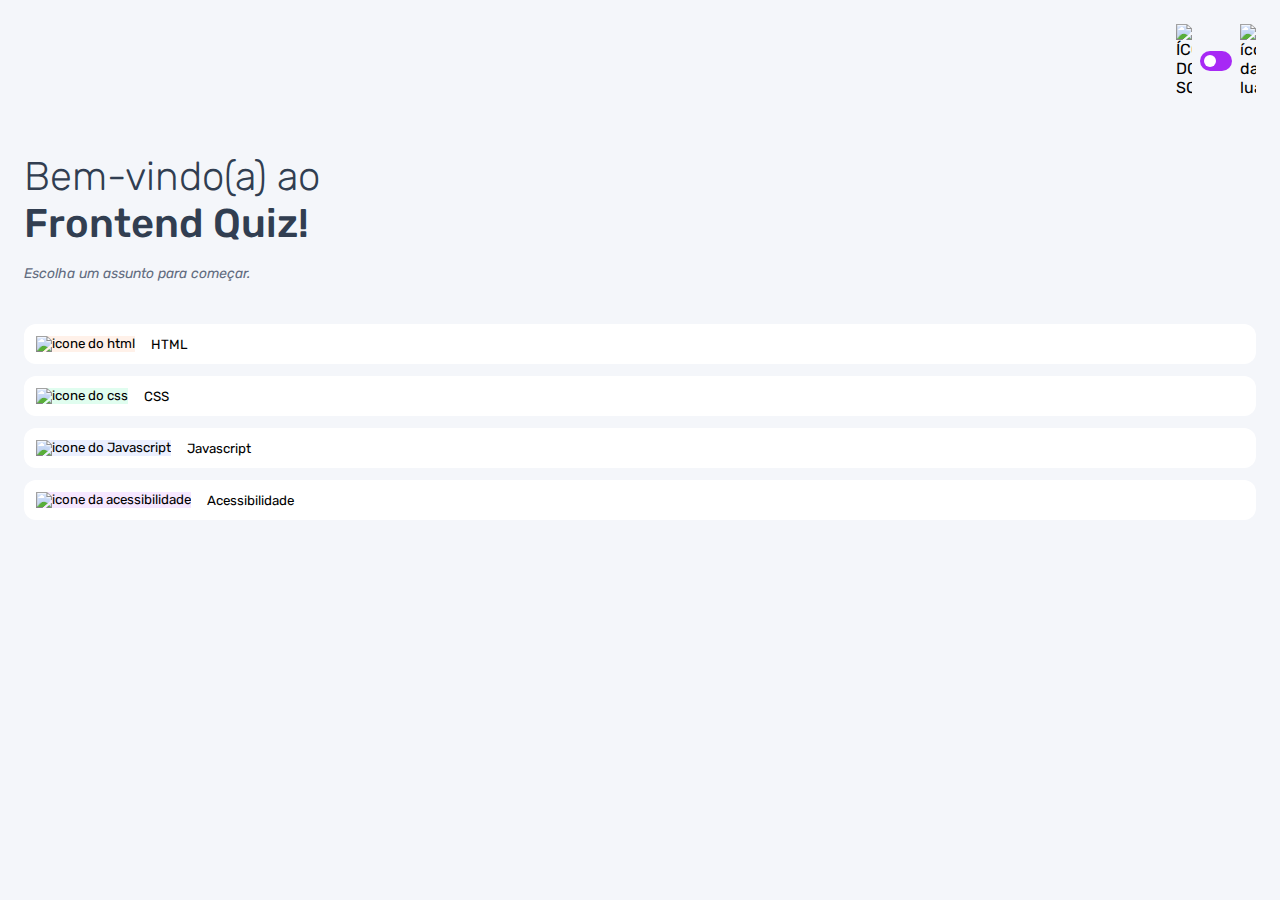
==== index.html @ a4ba6226 "primeira parte da estilização dos botões de assunto" ====
<!DOCTYPE html>
<html lang="pt-BR">
<head>
    <meta charset="UTF-8">
    <meta name="viewport" content="width=device-width, initial-scale=1.0">
    <link rel="preconnect" href="https://fonts.googleapis.com">
    <link rel="preconnect" href="https://fonts.gstatic.com" crossorigin>
    <link href="https://fonts.googleapis.com/css2?family=Rubik:ital,wght@0,300..900;1,300..900&display=swap" rel="stylesheet">
    <link rel="stylesheet" href="style.css">
    <title>quiz App</title>
</head>
<body>
    <header>
        <div class="tema">
            <img src="./assets/images/icon-sun-dark.svg" alt="ÍCONE DO SOL">

            <button>
                <div></div>
            </button>
            <img src="./assets/images/icon-moon-dark.svg" alt="ícone da lua">
        </div>
    </header>


    <main>
        <section class="boas_vindas">
            <h1>Bem-vindo(a) ao <br>
                <strong> Frontend Quiz!</strong>
            </h1>

            <p>Escolha um assunto para começar.</p>
        </section>

        <section class="assuntos">
            <button class="botao_html">
                <div>
                    <img src="./assets/images/icon-html.svg" alt="icone do html">
                </div>
                HTML
            </button>

            <button class="botao_css">
                <div>
                    <img src="./assets/images/icon-css.svg" alt="icone do css">
                </div>
                CSS
            </button>

            <button class="botao_javascript">
                <div>
                    <img src="./assets/images/icon-js.svg" alt="icone do Javascript">
                </div>
                Javascript
            </button>

            <button class="botao_acessibilidade">
                <div>
                    <img src="./assets/images/icon-accessibility.svg" alt="icone da acessibilidade">
                </div>
                Acessibilidade
            </button>


        </section>

    </main>

</body>
</html>
---- style.css ----
*{
    margin: 0;
    padding: 0;
    box-sizing: border-box;
    font-family: "Rubik",sans-serif;
    -webkit-font-smoothing:antialiased;
}

:root{
    --bg-color:#f4f6fa;
    --purple:#a729f5;
    --white:#fff;
    --shadow:0 px 16px 40px 0px rgba(143, 160,193, 0.14);
    --bg-html:#fff1e9;
    --bg-css:#e0fdef;
    --bg-javascript:#ebf0ff;
    --bg-acessibilidade:#f6e7ff;
    --button-bg:#fff;
    --primary-text-color:#313e51;
    --secondary-text-color:#626c7f;
    --bg-mobile:url(./assets/images/pattern-background-mobile-light.svg);
    
}




body{
    height: 100svh;
    background: var(--bg-mobile) var(--bg-color);
    background-repeat: no-repeat;
    background-size: cover;
}

header{
    padding: 16px 24px;
    display: flex;
    justify-content: flex-end;
}

.tema{
    padding: 8px 0;
    display: flex;
    align-items: center;
    gap: 8px;
}

.tema img{
    width: 16px;
}

.tema button{
    height: 20px;
    width: 32px;
    background: var(--purple);
    border: 0;
    border-radius: 999px;
    padding: 4px;
}

.tema button div{
    background:var(--white);
    width: 12px;
    height: 12px;
    border-radius: 999px;
}

main{
    padding: 32px 24px;

}

.boas_vindas{
    margin-bottom: 40px;
}




.boas_vindas h1{
    font-size: 40px;
    font-weight: 300;
    color: var(--primary-text-color);
    margin-bottom: 16px;
}
.boas_vindas h1 strong{
    font-weight: 500;

}

.boas_vindas p{
    color: var(--secondary-text-color);
    font-size: 14px;
    line-height: 150%;
    font-style: italic;
}

.assuntos{
    display: flex;
    flex-direction: column;
    gap: 12px;
}

.assuntos button{
    border: none;
    background: var(--button-bg);
    display: flex;
    align-items: center;
    gap: 16px;
    padding: 12px;
    border-radius: 12px;
    box-shadow: var(--shadow);
}

.botao_html div{
    background: var(--bg-html) ;
}

.botao_css div{
    background: var(--bg-css);
}

.botao_javascript div{
    background: var(--bg-javascript);
}

.botao_acessibilidade div{
    background: var(--bg-acessibilidade);
}
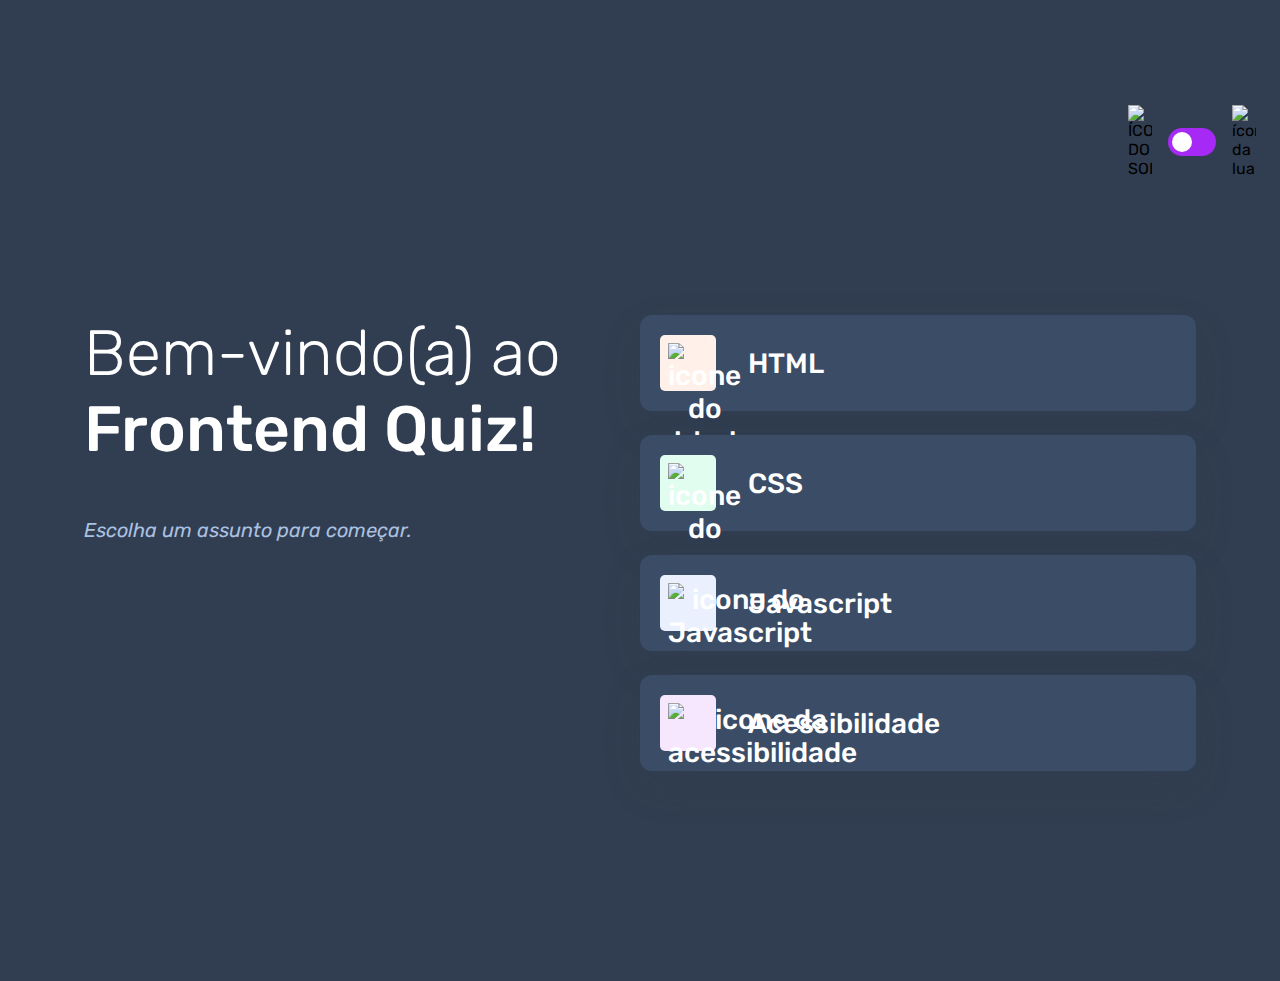
==== commit 1d6939b1: "adaptaçao do tema escuro" ====
--- a/index.html
+++ b/index.html
@@ -9,7 +9,7 @@
     <link rel="stylesheet" href="style.css">
     <title>quiz App</title>
 </head>
-<body>
+<body class="escuro">
     <header>
         <div class="tema">
             <img src="./assets/images/icon-sun-dark.svg" alt="ÍCONE DO SOL">
--- a/style.css
+++ b/style.css
@@ -10,7 +10,7 @@
     --bg-color:#f4f6fa;
     --purple:#a729f5;
     --white:#fff;
-    --shadow:0 px 16px 40px 0px rgba(143, 160,193, 0.14);
+    --shadow:0px 16px 40px 0px rgba(143, 160,193, 0.14);
     --bg-html:#fff1e9;
     --bg-css:#e0fdef;
     --bg-javascript:#ebf0ff;
@@ -19,8 +19,21 @@
     --primary-text-color:#313e51;
     --secondary-text-color:#626c7f;
     --bg-mobile:url(./assets/images/pattern-background-mobile-light.svg);
-    
-}
+    --bg-desktop:url(./assets/images/pattern-background-desktop-light.svg);
+
+}
+
+body.escuro{
+    --bg-color:#313e51;
+    --bg-mobile:url(./assets/images/pattern-background-mobile-dark.svg);
+    --bg-desktop:url(./assets/images/pattern-background-desktop-dark.svg);
+    --primary-text-color:#fff;
+    --secondary-text-color:#abc1e1;
+    --button-bg:#3b4d66;
+    --shadow: 0px 16px 40px 0px rgba(49,62,81,0.14);
+
+}
+
 
 
 
@@ -110,6 +123,20 @@
     padding: 12px;
     border-radius: 12px;
     box-shadow: var(--shadow);
+    font-size:18px ;
+    font-weight: 500;
+    color: var(--primary-text-color);
+}
+
+.assuntos button div{
+    width: 40px;
+    height: 40px;
+    padding: 5px;
+    border-radius: 5px;
+}
+
+.assuntos button img{
+    width: 100%;
 }
 
 .botao_html div{
@@ -126,4 +153,87 @@
 
 .botao_acessibilidade div{
     background: var(--bg-acessibilidade);
+}
+
+
+
+@media(min-width:1100px){
+    body{
+        background: var(--bg-desktop)   var(--bg-color);
+        background-size: cover;
+        background-repeat: no-repeat;
+    }
+
+    header{
+        margin-block: 81px;
+    }
+
+
+    .tema{
+        gap: 16px;
+    }
+
+
+    .tema img{
+        width: 24px;
+    }
+
+
+    .tema button{
+        width: 48px;
+        height: 28px;
+
+    }
+
+    .tema button div{
+        width: 20px;
+        height: 20px;
+
+    }
+
+
+    main{
+        display: flex;
+        max-width: 1160px;
+        margin-inline: auto;
+
+    }
+
+    section{
+        width: 100%;
+    }
+
+    .boas_vindas h1{
+        font-size: 64px ;
+        margin-bottom: 48px;
+    }
+
+    .boas_vindas p{
+        font-size: 20px;
+    }
+
+    .assuntos{
+        gap: 24px;
+    }
+
+
+
+
+    .assuntos button{
+        font-size: 28px;
+        padding: 20px;
+        gap: 32px ;
+    }
+
+    .assuntos button div{
+        width: 56px;
+        height: 56px;
+        padding: 8px;
+    }
+
+
+
+
+
+
 }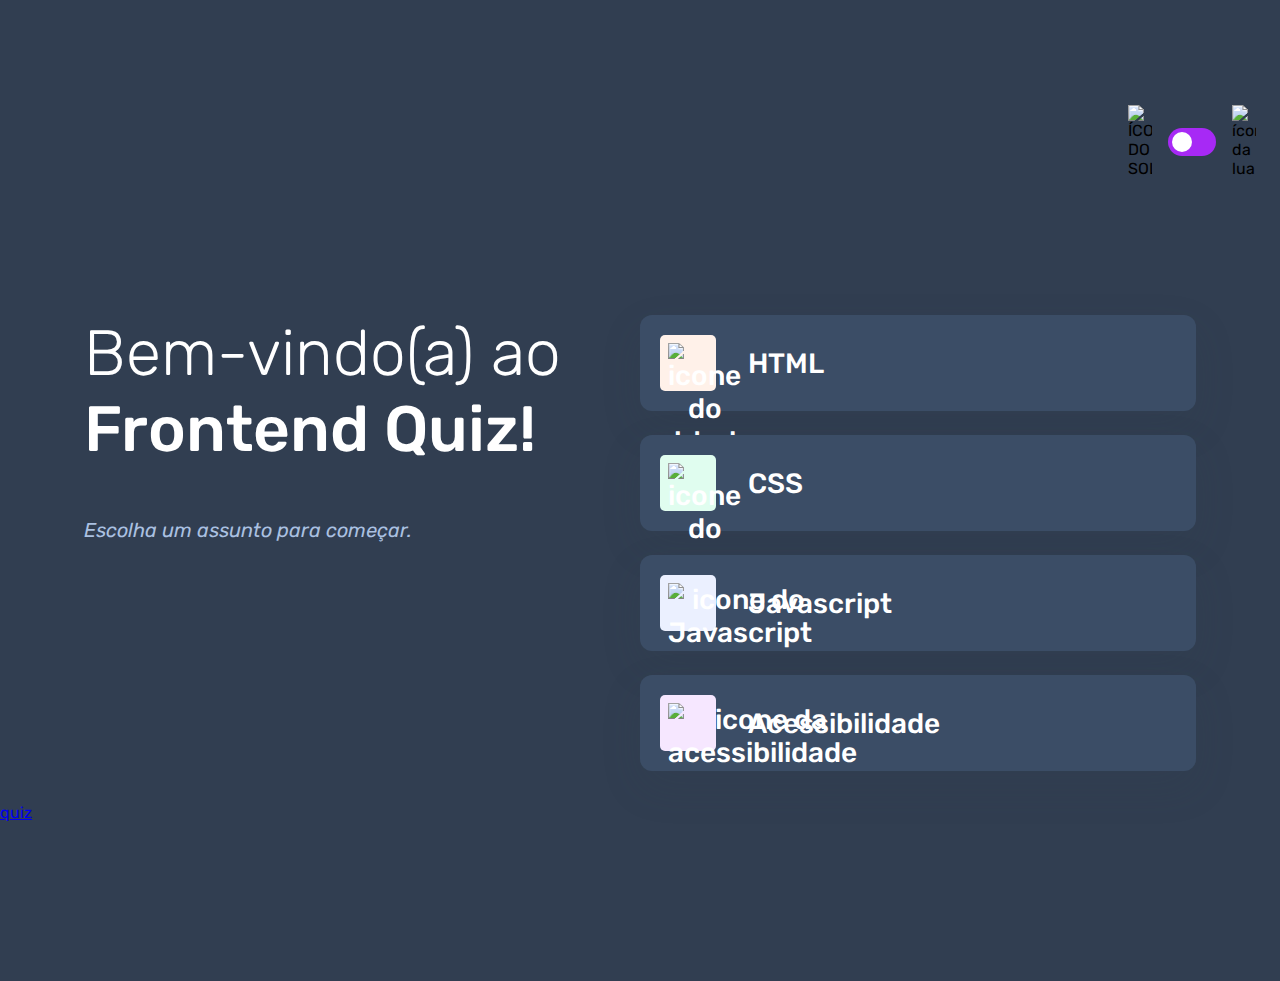
==== commit 59afa36e: "criação da pagina do quiz" ====
--- a/index.html
+++ b/index.html
@@ -65,5 +65,6 @@
 
     </main>
 
+    <a href="./pages/quiz/quiz.html">quiz</a>
 </body>
 </html>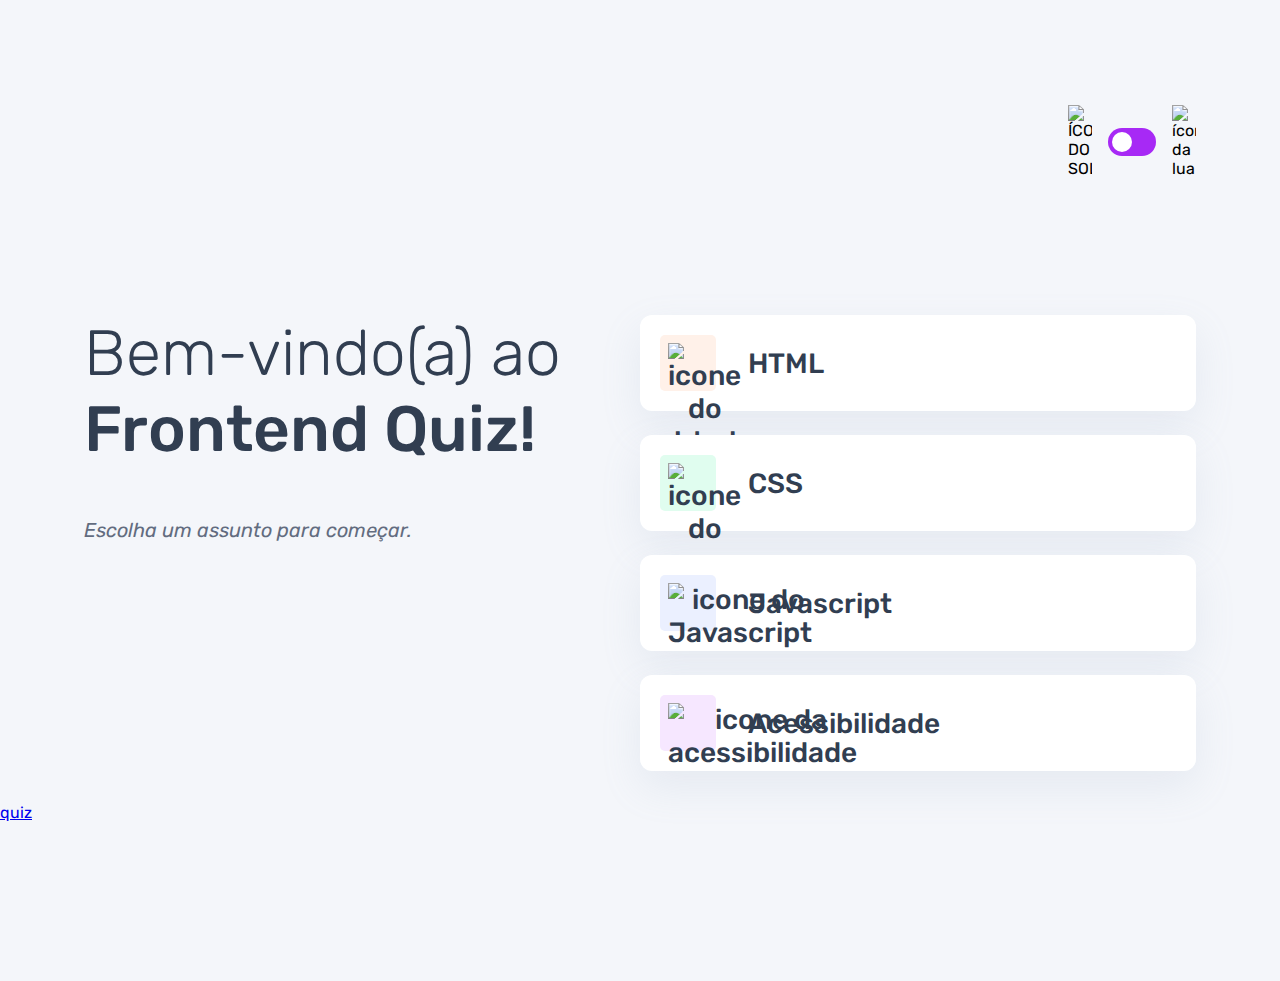
==== commit dd73063f: "primeiro ajustes do tema no Javascript" ====
--- a/index.html
+++ b/index.html
@@ -7,9 +7,10 @@
     <link rel="preconnect" href="https://fonts.gstatic.com" crossorigin>
     <link href="https://fonts.googleapis.com/css2?family=Rubik:ital,wght@0,300..900;1,300..900&display=swap" rel="stylesheet">
     <link rel="stylesheet" href="style.css">
+    <script src="./script.js" defer></script>
     <title>quiz App</title>
 </head>
-<body class="escuro">
+<body >
     <header>
         <div class="tema">
             <img src="./assets/images/icon-sun-dark.svg" alt="ÍCONE DO SOL">
--- a/style.css
+++ b/style.css
@@ -49,6 +49,8 @@
     padding: 16px 24px;
     display: flex;
     justify-content: flex-end;
+    max-width: 1160px;
+    margin-inline: auto;
 }
 
 .tema{
@@ -69,6 +71,8 @@
     border: 0;
     border-radius: 999px;
     padding: 4px;
+    display: flex;
+   
 }
 
 .tema button div{
@@ -166,6 +170,7 @@
 
     header{
         margin-block: 81px;
+      
     }
 
 
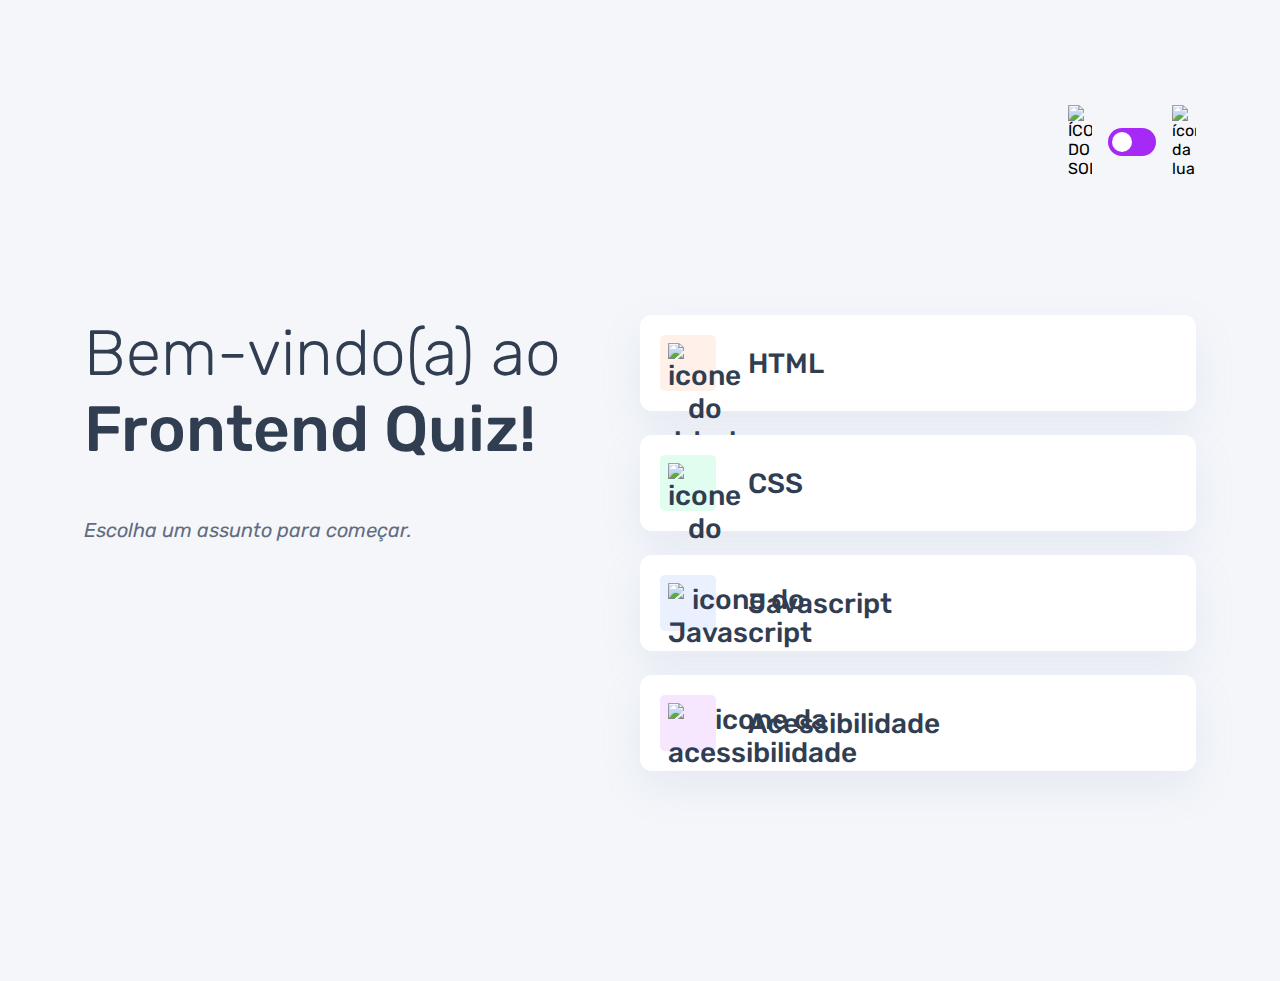
==== commit 777d9405: "adicionada função escolher tema do quiz html" ====
--- a/index.html
+++ b/index.html
@@ -7,8 +7,8 @@
     <link rel="preconnect" href="https://fonts.gstatic.com" crossorigin>
     <link href="https://fonts.googleapis.com/css2?family=Rubik:ital,wght@0,300..900;1,300..900&display=swap" rel="stylesheet">
     <link rel="stylesheet" href="style.css">
-    <script src="./script.js" defer></script>
-    <title>quiz App</title>
+    <script src="./script.js" type="module" defer></script>
+    <title>Quiz App</title>
 </head>
 <body >
     <header>
@@ -66,6 +66,5 @@
 
     </main>
 
-    <a href="./pages/quiz/quiz.html">quiz</a>
 </body>
 </html>--- a/style.css
+++ b/style.css
@@ -72,7 +72,7 @@
     border-radius: 999px;
     padding: 4px;
     display: flex;
-   
+   cursor:pointer;
 }
 
 .tema button div{
@@ -130,6 +130,7 @@
     font-size:18px ;
     font-weight: 500;
     color: var(--primary-text-color);
+    cursor: pointer;
 }
 
 .assuntos button div{
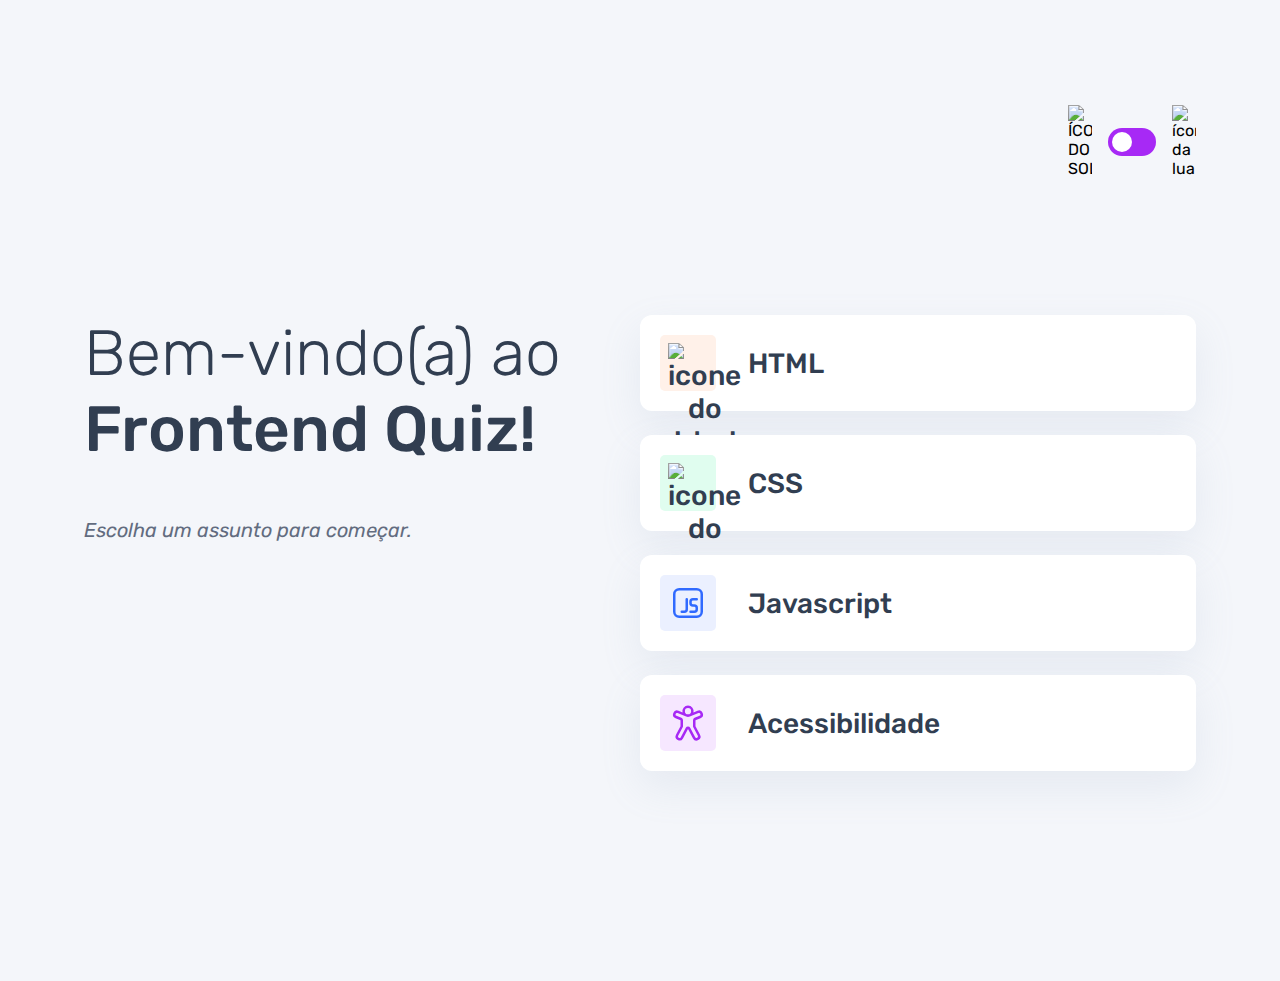
==== commit 7c62829e: "alteração dinamica do assunto da página" ====
--- a/index.html
+++ b/index.html
@@ -49,14 +49,14 @@
 
             <button class="botao_javascript">
                 <div>
-                    <img src="./assets/images/icon-js.svg" alt="icone do Javascript">
+                    <img src="./assets/images/icon-javascript.svg" alt="icone do Javascript">
                 </div>
                 Javascript
             </button>
 
             <button class="botao_acessibilidade">
                 <div>
-                    <img src="./assets/images/icon-accessibility.svg" alt="icone da acessibilidade">
+                    <img src="./assets/images/icon-acessibilidade.svg" alt="icone da acessibilidade">
                 </div>
                 Acessibilidade
             </button>
